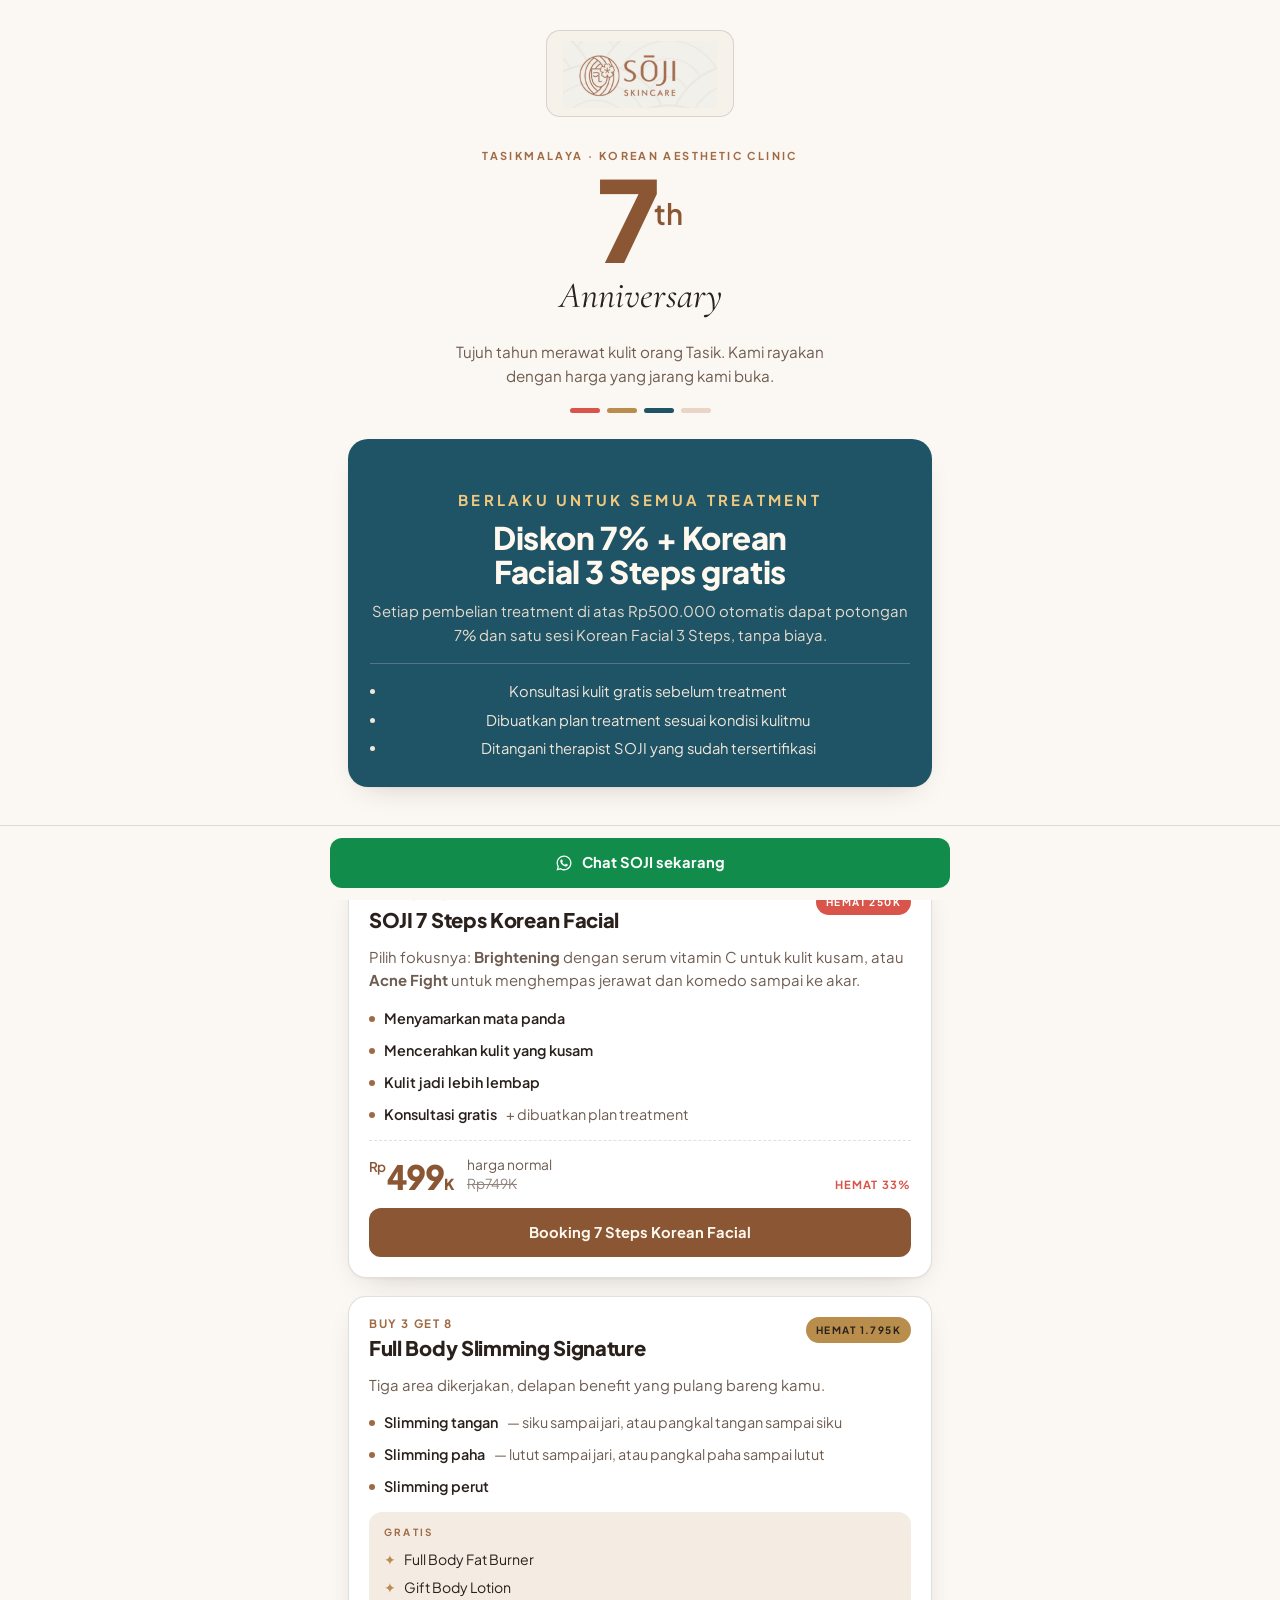
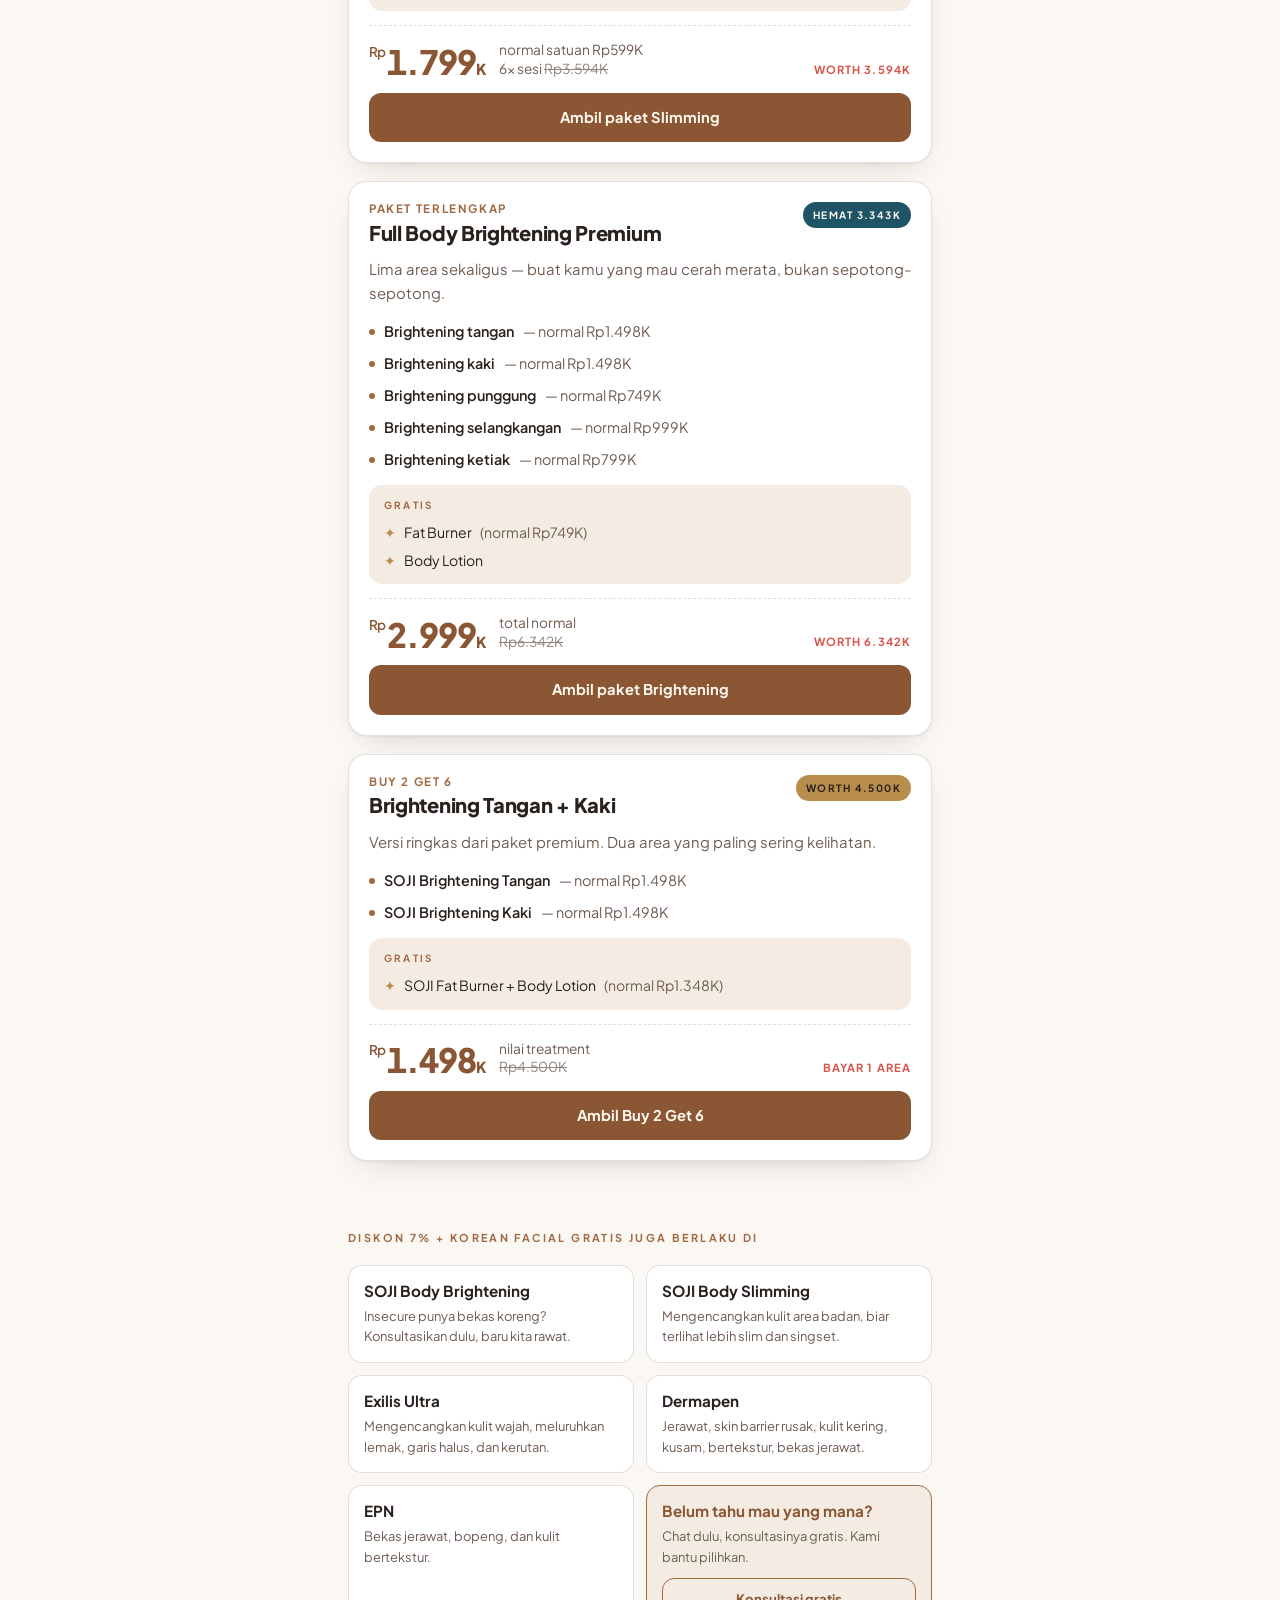
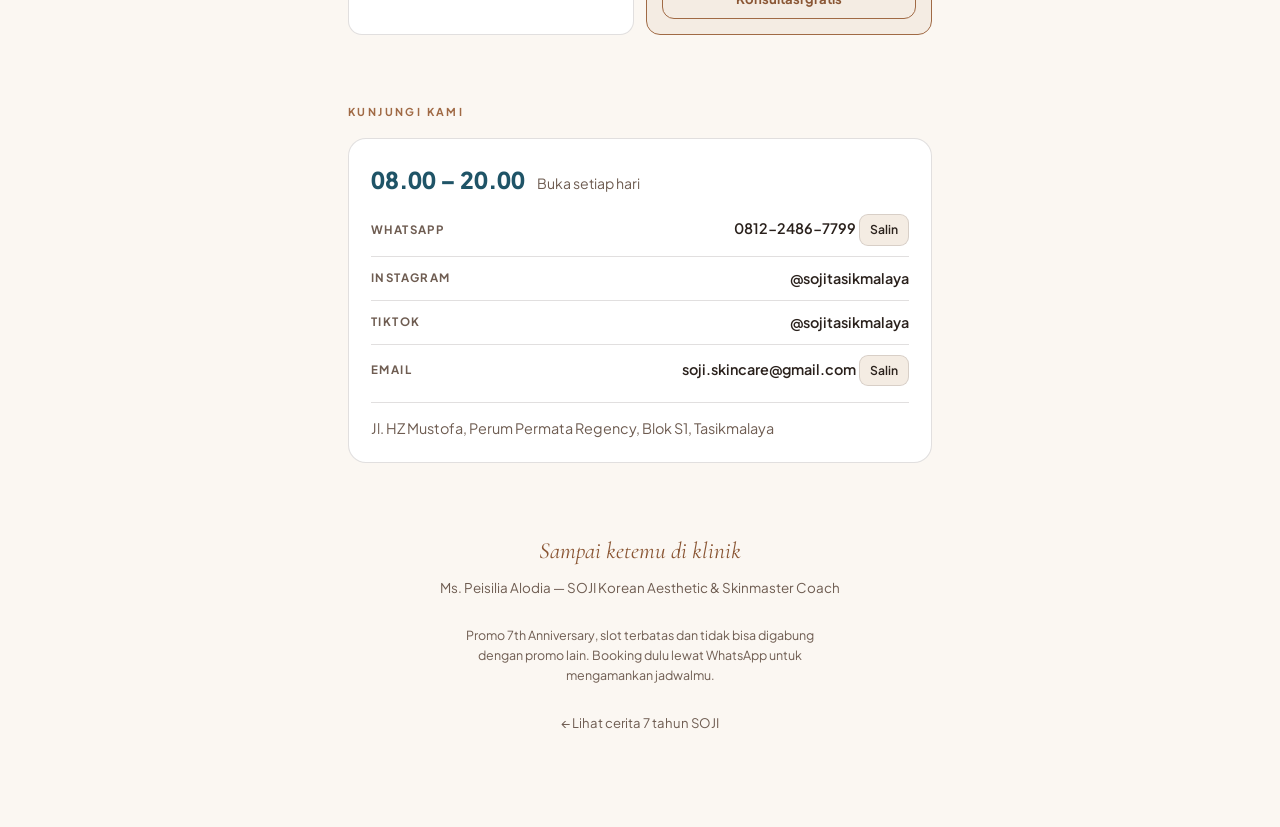
==== promo/index.html @ 24fe3817 "Tambah halaman promo 7th Anniversary di /promo Halaman statis berdiri sendiri berisi seluruh paket p" ====
<!doctype html>
<html lang="id">
<head>
<meta charset="utf-8">
<meta name="viewport" content="width=device-width, initial-scale=1, viewport-fit=cover">
<title>Promo SOJI 7th Anniversary</title>
<meta name="description" content="Diskon 7% + Korean Facial 3 Steps gratis. Korean Facial 499K, paket Slimming 1.799K, Brightening Premium 2.999K. SOJI Skincare Tasikmalaya.">
<meta name="theme-color" content="#FBF7F2">

<!-- Preview saat link dibagikan di WhatsApp / IG.
     ⬅ GANTI jadi URL absolut setelah domain Netlify final,
        contoh: https://namasitu.netlify.app/assets/img/og-promo.jpg -->
<meta property="og:type" content="website">
<meta property="og:title" content="Promo SOJI 7th Anniversary">
<meta property="og:description" content="Diskon 7% + Korean Facial 3 Steps gratis untuk setiap treatment di atas 500rb.">
<meta property="og:image" content="/assets/img/og-promo.jpg">
<meta name="twitter:card" content="summary_large_image">

<link rel="preconnect" href="https://fonts.googleapis.com">
<link rel="preconnect" href="https://fonts.gstatic.com" crossorigin>
<link href="https://fonts.googleapis.com/css2?family=Cormorant+Garamond:ital,wght@0,400;0,500;1,400&family=Plus+Jakarta+Sans:wght@400;500;600;700;800&display=swap" rel="stylesheet">
<link rel="icon" href="data:image/svg+xml,<svg xmlns='http://www.w3.org/2000/svg' viewBox='0 0 100 100'><rect width='100' height='100' rx='22' fill='%232A211C'/><text x='50' y='70' font-size='58' font-family='Georgia,serif' fill='%23B98E4C' text-anchor='middle'>7</text></svg>">

<style>
/* Halaman promo — satu kolom ala story, pakai brand token situs utama
   (ivory · espresso · gold) + aksen Canva anniversary (mocha · teal · koral). */
:root{
  --cream:#FBF7F2; --cream-2:#F4ECE3; --card:#FFFFFF;
  --ink:#2A211C; --ink-soft:#6E5C51;
  --gold:#B98E4C; --mocha:#A06A45; --mocha-deep:#8A5634;
  --teal:#1F5467; --coral:#D9544A; --blush:#E9D4C6;
  --line:rgba(42,33,28,.14); --chip:#F4ECE3;
  --shadow:0 1px 2px rgba(42,33,28,.04), 0 12px 32px -18px rgba(42,33,28,.28);
  --serif:"Cormorant Garamond",Georgia,"Times New Roman",serif;
  --sans:"Plus Jakarta Sans",ui-sans-serif,system-ui,-apple-system,"Segoe UI",sans-serif;
  color-scheme:light;
}
@media (prefers-color-scheme:dark){:root:not([data-theme="light"]){
  --cream:#15110F; --cream-2:#1C1714; --card:#1E1815;
  --ink:#F3EAE1; --ink-soft:#B3A196;
  --gold:#D7AC65; --mocha:#D59A6B; --mocha-deep:#E6B187;
  --teal:#7FBED1; --coral:#FF8073; --blush:#3A2C25;
  --line:rgba(243,234,225,.14); --chip:#241D19;
  --shadow:0 1px 2px rgba(0,0,0,.4), 0 14px 36px -20px rgba(0,0,0,.8);
  color-scheme:dark;
}}
:root[data-theme="dark"]{
  --cream:#15110F; --cream-2:#1C1714; --card:#1E1815;
  --ink:#F3EAE1; --ink-soft:#B3A196;
  --gold:#D7AC65; --mocha:#D59A6B; --mocha-deep:#E6B187;
  --teal:#7FBED1; --coral:#FF8073; --blush:#3A2C25;
  --line:rgba(243,234,225,.14); --chip:#241D19;
  --shadow:0 1px 2px rgba(0,0,0,.4), 0 14px 36px -20px rgba(0,0,0,.8);
  color-scheme:dark;
}

*,*::before,*::after{box-sizing:border-box}
html{-webkit-text-size-adjust:100%}
body{margin:0;background:var(--cream);color:var(--ink);font-family:var(--sans);
     font-size:16px;line-height:1.6;-webkit-font-smoothing:antialiased;overflow-x:hidden;
     padding-top:env(safe-area-inset-top,0px);
     padding-bottom:calc(84px + env(safe-area-inset-bottom,0px))}
img{max-width:100%;display:block}
a{color:inherit}
h1,h2,h3,h4{margin:0;text-wrap:balance}
p{margin:0}

.wrap{max-width:620px;margin:0 auto;
      padding-left:max(18px,env(safe-area-inset-left,0px));
      padding-right:max(18px,env(safe-area-inset-right,0px))}
section{padding-block:34px}

.hero{padding-block:30px 10px;text-align:center}
.mark{display:inline-block;background:#F6F1E9;border-radius:14px;padding:10px 16px 8px;border:1px solid var(--line)}
.mark img{width:154px;height:auto}
.eyebrow{font-size:.68rem;font-weight:700;letter-spacing:.22em;text-transform:uppercase;color:var(--mocha)}
.hero .eyebrow{margin-top:24px}
.seven{font-weight:800;font-size:clamp(4.4rem,23vw,7rem);line-height:.84;
       letter-spacing:-.045em;color:var(--mocha-deep);margin-top:6px}
.seven sup{font-size:.26em;font-weight:600;vertical-align:super;letter-spacing:0}
.anniv{font-family:var(--serif);font-size:clamp(1.6rem,7vw,2.3rem);font-style:italic;
       font-weight:400;margin-top:2px}
.hero-note{font-size:.95rem;color:var(--ink-soft);margin-top:14px;max-width:34ch;margin-inline:auto}
.confetti{display:flex;justify-content:center;gap:7px;margin-top:20px}
.confetti i{width:30px;height:5px;border-radius:99px;display:block}

.band{background:var(--teal);border-radius:20px;padding:26px 22px;color:#FFF8EE;
      margin-top:26px;box-shadow:var(--shadow)}
.band .eyebrow{color:#F0C87E}
.band h2{font-weight:800;font-size:clamp(1.45rem,6.4vw,1.95rem);line-height:1.1;
         margin-top:8px;letter-spacing:-.015em}
.band p{color:#E6DBCC;font-size:.93rem;margin-top:10px}
.band .rule{height:1px;background:rgba(255,248,238,.22);margin-block:16px}
.band ul{margin:0;padding-left:1.05rem;color:#F1E7D9;font-size:.92rem;display:grid;gap:5px}

.deck{display:grid;gap:18px;margin-top:20px}
.promo{background:var(--card);border:1px solid var(--line);border-radius:18px;
       overflow:hidden;box-shadow:var(--shadow)}
.promo-top{padding:20px 20px 0;display:flex;gap:10px;align-items:flex-start;
           justify-content:space-between;flex-wrap:wrap}
.tag{font-size:.63rem;font-weight:700;letter-spacing:.14em;text-transform:uppercase;
     padding:5px 10px;border-radius:99px;white-space:nowrap}
.tag-hero{background:var(--coral);color:#fff}
.tag-bundle{background:var(--gold);color:#2A211C}
.tag-prem{background:var(--teal);color:#FFF8EE}
.promo h3{font-weight:800;font-size:1.26rem;line-height:1.18;flex:1 1 11rem;
          min-width:0;letter-spacing:-.015em}
.promo h3 small{display:block;font-weight:700;font-size:.72rem;letter-spacing:.14em;
                text-transform:uppercase;color:var(--mocha);margin-bottom:5px}
.promo-body{padding:14px 20px 20px;display:grid;gap:14px}
.lead{font-size:.93rem;color:var(--ink-soft)}

.lines{display:grid;gap:9px;margin:0;padding:0;list-style:none}
.lines li{display:flex;gap:9px;align-items:baseline;font-size:.9rem}
.lines li::before{content:"";width:6px;height:6px;border-radius:99px;flex:none;
                  background:var(--mocha);transform:translateY(-2px)}
.lines b{font-weight:600}
.lines span{color:var(--ink-soft)}

.free{background:var(--chip);border-radius:13px;padding:13px 15px;display:grid;gap:7px}
.free .eyebrow{font-size:.62rem}
.free ul{margin:0;padding:0;list-style:none;display:grid;gap:5px;font-size:.88rem}
.free li{display:flex;gap:8px}
.free li::before{content:"\2726";color:var(--gold);flex:none}

.price{display:flex;align-items:flex-end;gap:14px;flex-wrap:wrap;
       border-top:1px dashed var(--line);padding-top:15px}
.price-now{font-weight:800;font-size:2.1rem;line-height:1;color:var(--mocha-deep);
           font-variant-numeric:tabular-nums;letter-spacing:-.03em}
.price-now sup{font-size:.4em;font-weight:600;vertical-align:top;margin-right:2px}
.price-now em{font-style:normal;font-size:.45em}
.price-was{font-size:.86rem;color:var(--ink-soft);line-height:1.35}
.price-was s{opacity:.75}
.save{margin-left:auto;font-size:.7rem;font-weight:700;letter-spacing:.1em;
      text-transform:uppercase;color:var(--coral);white-space:nowrap}

.btn{display:block;text-align:center;text-decoration:none;border-radius:12px;
     font-weight:700;font-size:.92rem;padding:13px 18px;transition:transform .15s ease}
.btn:hover{transform:translateY(-1px)}
.btn:focus-visible{outline:2px solid var(--mocha);outline-offset:3px}
.btn-main{background:var(--mocha-deep);color:#FFF8EE}
.btn-ghost{background:transparent;color:var(--mocha-deep);border:1.5px solid var(--mocha)}

.grid{display:grid;grid-template-columns:repeat(2,minmax(0,1fr));gap:12px;margin-top:18px}
.cell{background:var(--card);border:1px solid var(--line);border-radius:14px;padding:15px;
      display:grid;gap:6px;align-content:start}
.cell h4{font-weight:700;font-size:.95rem;line-height:1.25}
.cell p{font-size:.81rem;color:var(--ink-soft)}
@media (max-width:430px){.grid{grid-template-columns:1fr}}

.info{background:var(--card);border:1px solid var(--line);border-radius:18px;padding:22px;
      display:grid;gap:16px;margin-top:18px}
.hours{display:flex;align-items:baseline;gap:12px;flex-wrap:wrap}
.hours strong{font-weight:800;font-size:1.45rem;font-variant-numeric:tabular-nums;color:var(--teal)}
.contact{display:grid;gap:10px;font-size:.9rem}
.row{display:flex;gap:10px;align-items:center;justify-content:space-between;
     border-top:1px solid var(--line);padding-top:10px}
.row:first-child{border-top:0;padding-top:0}
.row span.k{color:var(--ink-soft);font-size:.72rem;letter-spacing:.12em;text-transform:uppercase;
            font-weight:700;flex:none}
.row b{font-weight:600;text-align:right;min-width:0;overflow-wrap:anywhere}
.addr{font-size:.9rem;color:var(--ink-soft);border-top:1px solid var(--line);padding-top:14px}
.copy{appearance:none;border:1px solid var(--line);background:var(--chip);color:var(--ink);
      font:inherit;font-size:.76rem;font-weight:600;border-radius:9px;padding:5px 10px;cursor:pointer}
.copy:hover{border-color:var(--mocha)}

.closing{text-align:center;padding-block:30px 10px}
.closing .sig{font-family:var(--serif);font-style:italic;font-size:1.45rem;color:var(--mocha-deep)}
.closing p{font-size:.84rem;color:var(--ink-soft);margin-top:6px}
.terms{font-size:.78rem;color:var(--ink-soft);text-align:center;padding-block:18px 26px;
       max-width:40ch;margin-inline:auto}
.backlink{display:block;text-align:center;font-size:.82rem;color:var(--ink-soft);
          padding-bottom:10px;text-decoration:none}
.backlink:hover{color:var(--mocha-deep)}

.sticky{position:fixed;left:0;right:0;bottom:0;z-index:20;background:var(--cream);
        border-top:1px solid var(--line);
        padding-top:12px;padding-bottom:calc(12px + env(safe-area-inset-bottom,0px));
        padding-left:max(18px,env(safe-area-inset-left,0px));
        padding-right:max(18px,env(safe-area-inset-right,0px))}
.sticky .inner{max-width:620px;margin:0 auto}
.sticky .btn{background:#128C4B;color:#fff;display:flex;align-items:center;justify-content:center;gap:9px}
.sticky svg{width:18px;height:18px;flex:none}
@media (prefers-reduced-motion:reduce){*{animation:none!important;transition:none!important}}
</style>
</head>
<body>

<div class="wrap">
  <header class="hero">
    <div class="mark"><img src="/assets/img/soji-logo.png" alt="SOJI Skincare" width="600" height="260"></div>
    <p class="eyebrow">Tasikmalaya &middot; Korean Aesthetic Clinic</p>
    <div class="seven">7<sup>th</sup></div>
    <div class="anniv">Anniversary</div>
    <p class="hero-note">Tujuh tahun merawat kulit orang Tasik. Kami rayakan dengan harga yang jarang kami buka.</p>
    <div class="confetti" aria-hidden="true">
      <i style="background:var(--coral)"></i><i style="background:var(--gold)"></i>
      <i style="background:var(--teal)"></i><i style="background:var(--blush)"></i>
    </div>

    <div class="band">
      <p class="eyebrow">Berlaku untuk semua treatment</p>
      <h2>Diskon 7% + Korean Facial 3 Steps gratis</h2>
      <p>Setiap pembelian treatment di atas Rp500.000 otomatis dapat potongan 7% dan satu sesi Korean Facial 3 Steps, tanpa biaya.</p>
      <div class="rule"></div>
      <ul>
        <li>Konsultasi kulit gratis sebelum treatment</li>
        <li>Dibuatkan plan treatment sesuai kondisi kulitmu</li>
        <li>Ditangani therapist SOJI yang sudah tersertifikasi</li>
      </ul>
    </div>
  </header>

  <section aria-label="Paket anniversary">
    <p class="eyebrow">Paket Anniversary</p>
    <div class="deck">

      <article class="promo">
        <div class="promo-top">
          <h3><small>Paling dicari</small>SOJI 7 Steps Korean Facial</h3>
          <span class="tag tag-hero">Hemat 250K</span>
        </div>
        <div class="promo-body">
          <p class="lead">Pilih fokusnya: <b>Brightening</b> dengan serum vitamin C untuk kulit kusam, atau <b>Acne Fight</b> untuk menghempas jerawat dan komedo sampai ke akar.</p>
          <ul class="lines">
            <li><b>Menyamarkan mata panda</b></li>
            <li><b>Mencerahkan kulit yang kusam</b></li>
            <li><b>Kulit jadi lebih lembap</b></li>
            <li><b>Konsultasi gratis</b> <span>+ dibuatkan plan treatment</span></li>
          </ul>
          <div class="price">
            <div class="price-now"><sup>Rp</sup>499<em>K</em></div>
            <div class="price-was">harga normal<br><s>Rp749K</s></div>
            <div class="save">Hemat 33%</div>
          </div>
          <a class="btn btn-main" href="https://wa.me/6281224867799?text=Halo%20SOJI%2C%20saya%20mau%20booking%20promo%20Anniversary%3A%20SOJI%207%20Steps%20Korean%20Facial%20499K.%20Masih%20ada%20slot%3F" target="_blank" rel="noopener">Booking 7 Steps Korean Facial</a>
        </div>
      </article>

      <article class="promo">
        <div class="promo-top">
          <h3><small>Buy 3 Get 8</small>Full Body Slimming Signature</h3>
          <span class="tag tag-bundle">Hemat 1.795K</span>
        </div>
        <div class="promo-body">
          <p class="lead">Tiga area dikerjakan, delapan benefit yang pulang bareng kamu.</p>
          <ul class="lines">
            <li><b>Slimming tangan</b> <span>&mdash; siku sampai jari, atau pangkal tangan sampai siku</span></li>
            <li><b>Slimming paha</b> <span>&mdash; lutut sampai jari, atau pangkal paha sampai lutut</span></li>
            <li><b>Slimming perut</b></li>
          </ul>
          <div class="free">
            <p class="eyebrow">Gratis</p>
            <ul><li>Full Body Fat Burner</li><li>Gift Body Lotion</li></ul>
          </div>
          <div class="price">
            <div class="price-now"><sup>Rp</sup>1.799<em>K</em></div>
            <div class="price-was">normal satuan Rp599K<br>6&times; sesi <s>Rp3.594K</s></div>
            <div class="save">Worth 3.594K</div>
          </div>
          <a class="btn btn-main" href="https://wa.me/6281224867799?text=Halo%20SOJI%2C%20saya%20mau%20ambil%20promo%20Anniversary%3A%20Full%20Body%20Slimming%20Signature%20Buy%203%20Get%208%20%E2%80%94%201.799K." target="_blank" rel="noopener">Ambil paket Slimming</a>
        </div>
      </article>

      <article class="promo">
        <div class="promo-top">
          <h3><small>Paket terlengkap</small>Full Body Brightening Premium</h3>
          <span class="tag tag-prem">Hemat 3.343K</span>
        </div>
        <div class="promo-body">
          <p class="lead">Lima area sekaligus &mdash; buat kamu yang mau cerah merata, bukan sepotong-sepotong.</p>
          <ul class="lines">
            <li><b>Brightening tangan</b> <span>&mdash; normal Rp1.498K</span></li>
            <li><b>Brightening kaki</b> <span>&mdash; normal Rp1.498K</span></li>
            <li><b>Brightening punggung</b> <span>&mdash; normal Rp749K</span></li>
            <li><b>Brightening selangkangan</b> <span>&mdash; normal Rp999K</span></li>
            <li><b>Brightening ketiak</b> <span>&mdash; normal Rp799K</span></li>
          </ul>
          <div class="free">
            <p class="eyebrow">Gratis</p>
            <ul>
              <li>Fat Burner <span style="color:var(--ink-soft)">(normal Rp749K)</span></li>
              <li>Body Lotion</li>
            </ul>
          </div>
          <div class="price">
            <div class="price-now"><sup>Rp</sup>2.999<em>K</em></div>
            <div class="price-was">total normal<br><s>Rp6.342K</s></div>
            <div class="save">Worth 6.342K</div>
          </div>
          <a class="btn btn-main" href="https://wa.me/6281224867799?text=Halo%20SOJI%2C%20saya%20mau%20ambil%20promo%20Anniversary%3A%20Full%20Body%20Brightening%20Premium%20%E2%80%94%202.999K." target="_blank" rel="noopener">Ambil paket Brightening</a>
        </div>
      </article>

      <article class="promo">
        <div class="promo-top">
          <h3><small>Buy 2 Get 6</small>Brightening Tangan + Kaki</h3>
          <span class="tag tag-bundle">Worth 4.500K</span>
        </div>
        <div class="promo-body">
          <p class="lead">Versi ringkas dari paket premium. Dua area yang paling sering kelihatan.</p>
          <ul class="lines">
            <li><b>SOJI Brightening Tangan</b> <span>&mdash; normal Rp1.498K</span></li>
            <li><b>SOJI Brightening Kaki</b> <span>&mdash; normal Rp1.498K</span></li>
          </ul>
          <div class="free">
            <p class="eyebrow">Gratis</p>
            <ul><li>SOJI Fat Burner + Body Lotion <span style="color:var(--ink-soft)">(normal Rp1.348K)</span></li></ul>
          </div>
          <div class="price">
            <div class="price-now"><sup>Rp</sup>1.498<em>K</em></div>
            <div class="price-was">nilai treatment<br><s>Rp4.500K</s></div>
            <div class="save">Bayar 1 area</div>
          </div>
          <a class="btn btn-main" href="https://wa.me/6281224867799?text=Halo%20SOJI%2C%20saya%20mau%20ambil%20promo%20Anniversary%3A%20Brightening%20Tangan%20%2B%20Kaki%20Buy%202%20Get%206%20%E2%80%94%201.498K." target="_blank" rel="noopener">Ambil Buy 2 Get 6</a>
        </div>
      </article>

    </div>
  </section>

  <section aria-label="Treatment lain">
    <p class="eyebrow">Diskon 7% + Korean Facial gratis juga berlaku di</p>
    <div class="grid">
      <div class="cell">
        <h4>SOJI Body Brightening</h4>
        <p>Insecure punya bekas koreng? Konsultasikan dulu, baru kita rawat.</p>
      </div>
      <div class="cell">
        <h4>SOJI Body Slimming</h4>
        <p>Mengencangkan kulit area badan, biar terlihat lebih slim dan singset.</p>
      </div>
      <div class="cell">
        <h4>Exilis Ultra</h4>
        <p>Mengencangkan kulit wajah, meluruhkan lemak, garis halus, dan kerutan.</p>
      </div>
      <div class="cell">
        <h4>Dermapen</h4>
        <p>Jerawat, skin barrier rusak, kulit kering, kusam, bertekstur, bekas jerawat.</p>
      </div>
      <div class="cell">
        <h4>EPN</h4>
        <p>Bekas jerawat, bopeng, dan kulit bertekstur.</p>
      </div>
      <div class="cell" style="background:var(--chip);border-color:var(--mocha)">
        <h4 style="color:var(--mocha-deep)">Belum tahu mau yang mana?</h4>
        <p>Chat dulu, konsultasinya gratis. Kami bantu pilihkan.</p>
        <a class="btn btn-ghost" style="margin-top:4px;font-size:.82rem;padding:9px 12px" href="https://wa.me/6281224867799?text=Halo%20SOJI%2C%20saya%20mau%20konsultasi%20dulu%20soal%20promo%207th%20Anniversary." target="_blank" rel="noopener">Konsultasi gratis</a>
      </div>
    </div>
  </section>

  <section aria-label="Kontak dan lokasi">
    <p class="eyebrow">Kunjungi kami</p>
    <div class="info">
      <div class="hours">
        <strong>08.00 &ndash; 20.00</strong>
        <span style="color:var(--ink-soft);font-size:.88rem">Buka setiap hari</span>
      </div>
      <div class="contact">
        <div class="row">
          <span class="k">WhatsApp</span>
          <b>0812-2486-7799 <button class="copy" type="button" data-copy="081224867799">Salin</button></b>
        </div>
        <div class="row"><span class="k">Instagram</span><b>@sojitasikmalaya</b></div>
        <div class="row"><span class="k">TikTok</span><b>@sojitasikmalaya</b></div>
        <div class="row">
          <span class="k">Email</span>
          <b>soji.skincare@gmail.com <button class="copy" type="button" data-copy="soji.skincare@gmail.com">Salin</button></b>
        </div>
      </div>
      <p class="addr">Jl. HZ Mustofa, Perum Permata Regency, Blok S1, Tasikmalaya</p>
    </div>
  </section>

  <div class="closing">
    <p class="sig">Sampai ketemu di klinik</p>
    <p>Ms. Peisilia Alodia &mdash; SOJI Korean Aesthetic &amp; Skinmaster Coach</p>
  </div>

  <p class="terms">Promo 7th Anniversary, slot terbatas dan tidak bisa digabung dengan promo lain. Booking dulu lewat WhatsApp untuk mengamankan jadwalmu.</p>

  <a class="backlink" href="/">&larr; Lihat cerita 7 tahun SOJI</a>
</div>

<div class="sticky">
  <div class="inner">
    <a class="btn" href="https://wa.me/6281224867799?text=Halo%20SOJI%2C%20saya%20mau%20tanya%20promo%207th%20Anniversary." target="_blank" rel="noopener">
      <svg viewBox="0 0 24 24" fill="currentColor" aria-hidden="true"><path d="M12.04 2C6.58 2 2.13 6.45 2.13 11.91c0 1.75.46 3.45 1.32 4.95L2 22l5.25-1.38a9.87 9.87 0 0 0 4.79 1.22h.01c5.46 0 9.91-4.45 9.91-9.91 0-2.65-1.03-5.14-2.9-7.01A9.82 9.82 0 0 0 12.04 2Zm0 18.13h-.01a8.2 8.2 0 0 1-4.18-1.15l-.3-.18-3.11.82.83-3.04-.2-.31a8.17 8.17 0 0 1-1.26-4.36c0-4.54 3.7-8.23 8.24-8.23 2.2 0 4.27.86 5.82 2.41a8.18 8.18 0 0 1 2.41 5.83c0 4.54-3.7 8.21-8.24 8.21Zm4.52-6.16c-.25-.12-1.47-.72-1.69-.81-.23-.08-.39-.12-.56.13-.16.24-.64.8-.78.97-.14.16-.29.19-.54.06-.25-.12-1.05-.39-1.99-1.23-.74-.66-1.23-1.47-1.38-1.72-.14-.25-.01-.38.11-.5.11-.11.25-.29.37-.43.13-.15.17-.25.25-.41.08-.17.04-.31-.02-.43-.06-.12-.56-1.34-.76-1.84-.2-.48-.41-.42-.56-.43h-.48c-.17 0-.43.06-.66.31-.23.25-.86.85-.86 2.07s.89 2.4 1.01 2.56c.12.17 1.74 2.66 4.22 3.73.59.25 1.05.4 1.41.52.59.19 1.13.16 1.56.1.47-.07 1.47-.6 1.67-1.18.21-.58.21-1.07.15-1.18-.06-.11-.23-.17-.48-.29Z"/></svg>
      Chat SOJI sekarang
    </a>
  </div>
</div>

<script>
document.querySelectorAll(".copy").forEach(function (btn) {
  btn.addEventListener("click", function () {
    var text = btn.dataset.copy, original = btn.textContent;
    function done(){ btn.textContent = "Tersalin"; setTimeout(function(){ btn.textContent = original; }, 1600); }
    function select(){
      var r = document.createRange(); r.selectNodeContents(btn.parentNode);
      var s = window.getSelection(); s.removeAllRanges(); s.addRange(r);
      btn.textContent = "Pilih & salin"; setTimeout(function(){ btn.textContent = original; }, 2200);
    }
    try { navigator.clipboard.writeText(text).then(done, select); } catch (e) { select(); }
  });
});
</script>
</body>
</html>
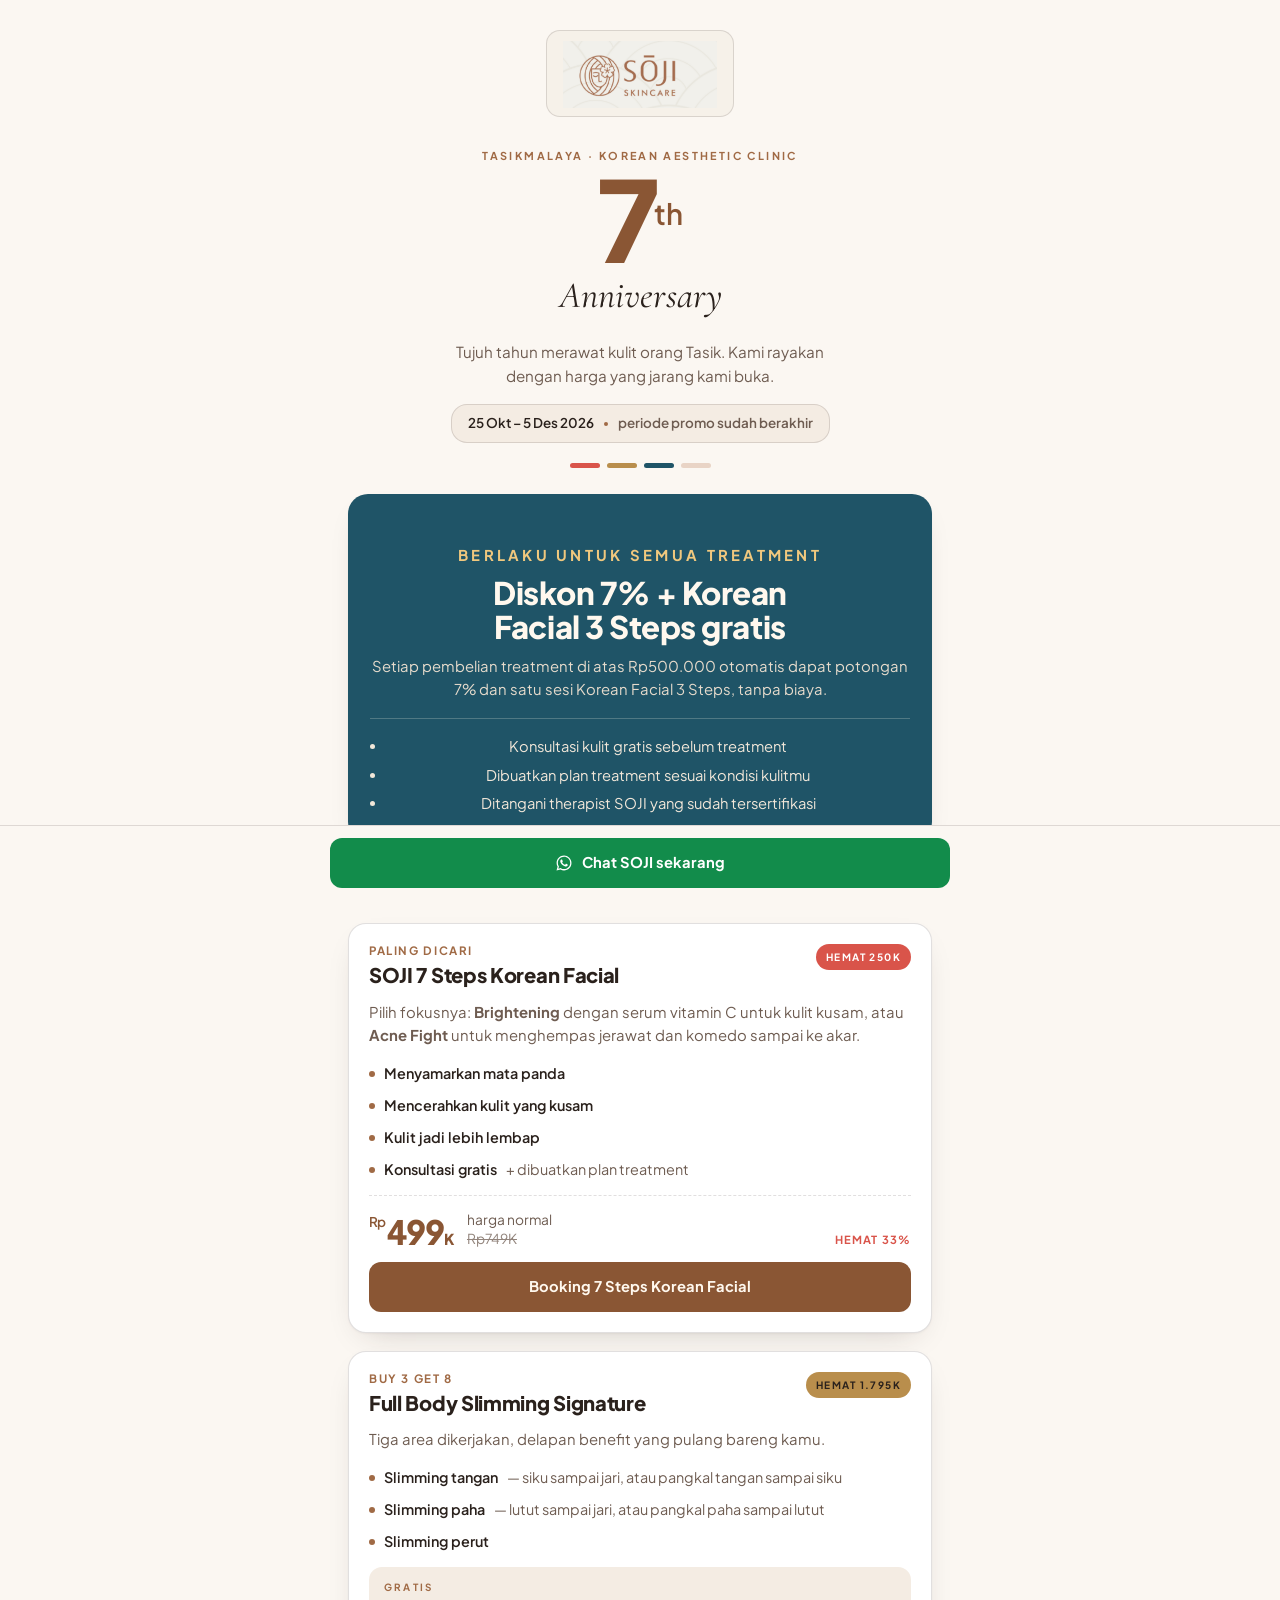
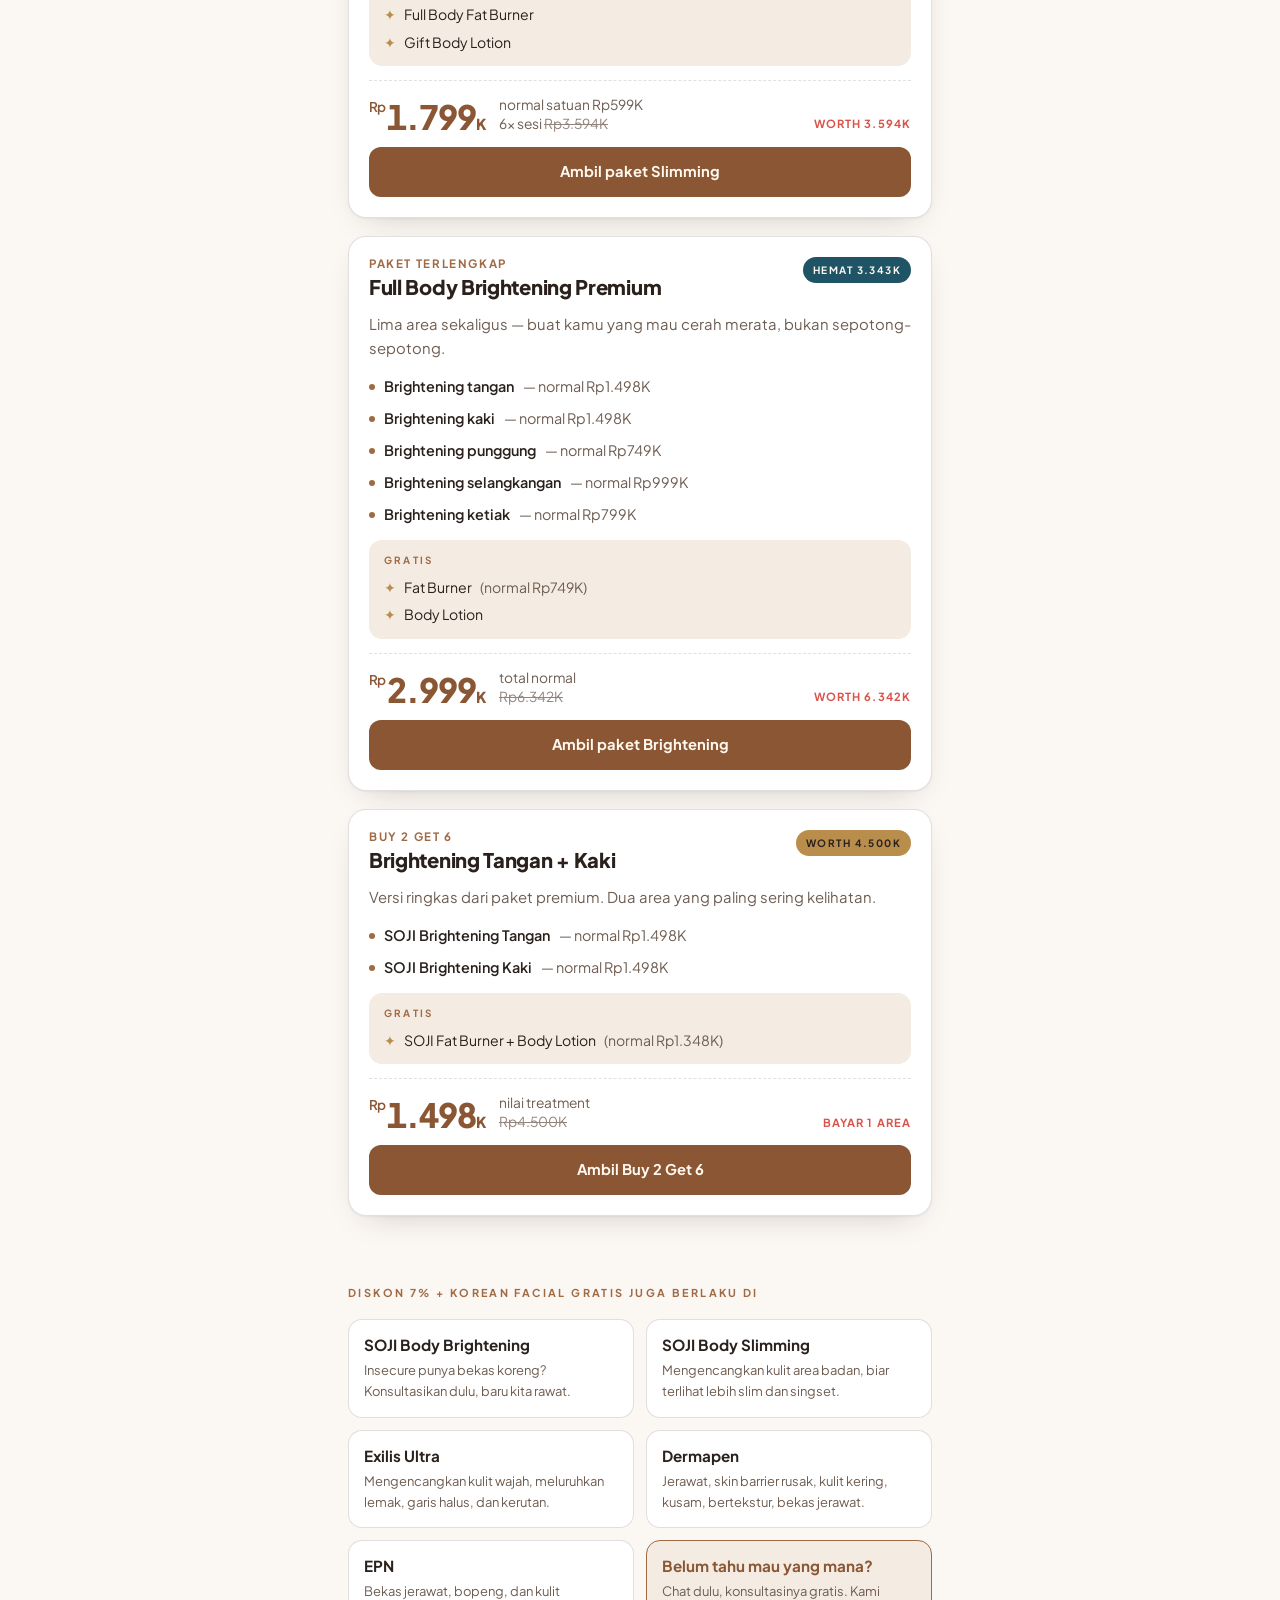
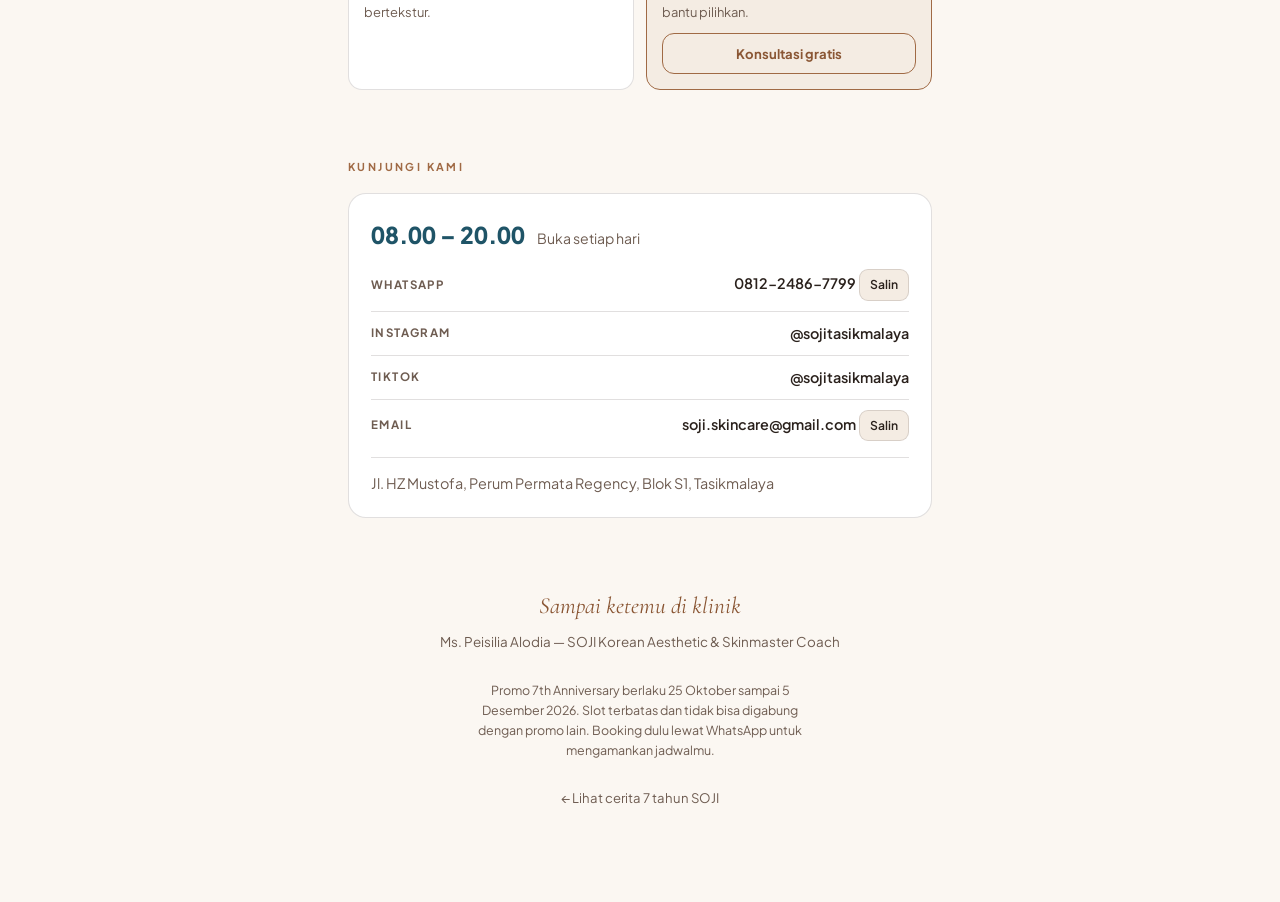
==== commit 0961cab8: "Tambah periode promo dan hitung mundur di halaman /promo Periode berjalan 25 Oktober sampai 5 Desemb" ====
--- a/promo/index.html
+++ b/promo/index.html
@@ -81,6 +81,12 @@
 .anniv{font-family:var(--serif);font-size:clamp(1.6rem,7vw,2.3rem);font-style:italic;
        font-weight:400;margin-top:2px}
 .hero-note{font-size:.95rem;color:var(--ink-soft);margin-top:14px;max-width:34ch;margin-inline:auto}
+.period{display:inline-flex;flex-wrap:wrap;justify-content:center;align-items:center;
+        gap:6px 10px;margin-top:16px;background:var(--chip);border:1px solid var(--line);
+        border-radius:16px;padding:9px 16px;font-size:.84rem;font-weight:600;line-height:1.4}
+.period .dot{width:4px;height:4px;border-radius:99px;background:var(--mocha);flex:none}
+.period .left{color:var(--coral);font-variant-numeric:tabular-nums}
+.period .left.ended{color:var(--ink-soft)}
 .confetti{display:flex;justify-content:center;gap:7px;margin-top:20px}
 .confetti i{width:30px;height:5px;border-radius:99px;display:block}
 
@@ -193,6 +199,11 @@
     <div class="seven">7<sup>th</sup></div>
     <div class="anniv">Anniversary</div>
     <p class="hero-note">Tujuh tahun merawat kulit orang Tasik. Kami rayakan dengan harga yang jarang kami buka.</p>
+    <p class="period">
+      <span class="dates">25 Okt &ndash; 5 Des 2026</span>
+      <span class="dot" aria-hidden="true"></span>
+      <span class="left" id="sisa">periode perayaan</span>
+    </p>
     <div class="confetti" aria-hidden="true">
       <i style="background:var(--coral)"></i><i style="background:var(--gold)"></i>
       <i style="background:var(--teal)"></i><i style="background:var(--blush)"></i>
@@ -378,7 +389,7 @@
     <p>Ms. Peisilia Alodia &mdash; SOJI Korean Aesthetic &amp; Skinmaster Coach</p>
   </div>
 
-  <p class="terms">Promo 7th Anniversary, slot terbatas dan tidak bisa digabung dengan promo lain. Booking dulu lewat WhatsApp untuk mengamankan jadwalmu.</p>
+  <p class="terms">Promo 7th Anniversary berlaku 25 Oktober sampai 5 Desember 2026. Slot terbatas dan tidak bisa digabung dengan promo lain. Booking dulu lewat WhatsApp untuk mengamankan jadwalmu.</p>
 
   <a class="backlink" href="/">&larr; Lihat cerita 7 tahun SOJI</a>
 </div>
@@ -393,6 +404,31 @@
 </div>
 
 <script>
+/* Hitung mundur sampai promo berakhir: 5 Desember 2026, pukul 23.59 WIB. */
+(function () {
+  var akhir = new Date("2026-12-05T23:59:59+07:00").getTime();
+  var el = document.getElementById("sisa");
+  if (!el) return;
+
+  function tulis() {
+    var sisa = akhir - Date.now();
+    if (sisa <= 0) {
+      el.textContent = "periode promo sudah berakhir";
+      el.classList.add("ended");
+      return false;
+    }
+    var jam = Math.floor(sisa / 3600000);
+    if (jam < 48) {
+      el.textContent = "sisa " + jam + " jam terakhir";
+    } else {
+      el.textContent = "sisa " + Math.ceil(jam / 24) + " hari";
+    }
+    return true;
+  }
+
+  if (tulis()) setInterval(tulis, 60000);
+})();
+
 document.querySelectorAll(".copy").forEach(function (btn) {
   btn.addEventListener("click", function () {
     var text = btn.dataset.copy, original = btn.textContent;
